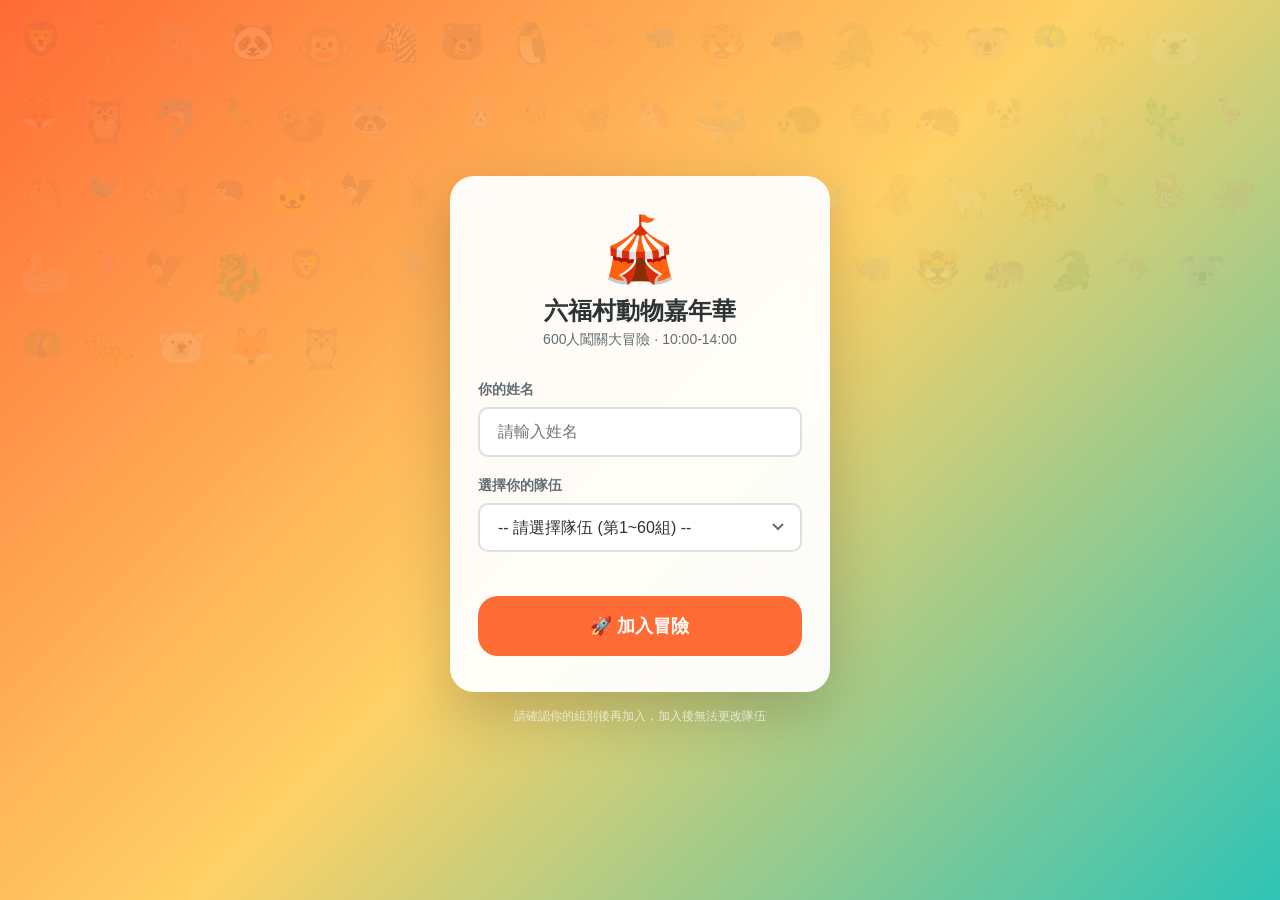
==== index.html @ 464b47fe "六福村動物嘉年華 — 完整 PWA 版本 600人團隊闖關活動系統：10款GPS解鎖小遊戲、冒險任務拍照上傳、 即時排行榜、管理後台廣播，支援 PWA 離線快取與加到主畫面。  Co-Authored" ====
<!DOCTYPE html>
<html lang="zh-TW">
<head>
  <meta charset="UTF-8">
  <meta name="viewport" content="width=device-width, initial-scale=1.0, maximum-scale=1.0, user-scalable=no">
  <meta name="apple-mobile-web-app-capable" content="yes">
  <meta name="apple-mobile-web-app-status-bar-style" content="black-translucent">
  <meta name="theme-color" content="#FF6B35">
  <link rel="manifest" href="manifest.json">
  <link rel="apple-touch-icon" href="assets/icons/icon-192.png">
  <title>六福村動物嘉年華</title>
  <link rel="stylesheet" href="css/common.css">
  <style>
    .login-page {
      min-height: 100vh;
      display: flex;
      flex-direction: column;
      align-items: center;
      justify-content: center;
      padding: 24px;
      background: linear-gradient(135deg, #FF6B35 0%, #FFD166 50%, #2EC4B6 100%);
      position: relative;
      overflow: hidden;
    }
    .login-bg-animals {
      position: absolute;
      top: 0; left: 0; right: 0; bottom: 0;
      font-size: 40px;
      opacity: 0.15;
      pointer-events: none;
      display: flex;
      flex-wrap: wrap;
      align-content: flex-start;
      gap: 20px;
      padding: 20px;
      overflow: hidden;
    }
    .login-card {
      width: 100%;
      max-width: 380px;
      background: rgba(255,255,255,0.95);
      border-radius: 24px;
      padding: 36px 28px;
      box-shadow: 0 20px 60px rgba(0,0,0,0.2);
      position: relative;
      z-index: 1;
      animation: fadeIn 0.6s ease;
    }
    .login-logo {
      text-align: center;
      margin-bottom: 8px;
    }
    .login-logo-icon {
      font-size: 64px;
      display: block;
      margin-bottom: 8px;
    }
    .login-title {
      text-align: center;
      font-size: 24px;
      font-weight: 900;
      color: var(--text);
      margin-bottom: 4px;
    }
    .login-subtitle {
      text-align: center;
      font-size: 14px;
      color: var(--text-light);
      margin-bottom: 32px;
    }
    .team-option {
      display: flex;
      align-items: center;
      gap: 8px;
    }
    .team-preview {
      margin-top: 12px;
      padding: 16px;
      background: linear-gradient(135deg, var(--primary), var(--accent));
      border-radius: var(--radius);
      color: white;
      text-align: center;
      display: none;
    }
    .team-preview.show { display: block; animation: fadeIn 0.3s ease; }
    .team-preview-emoji { font-size: 48px; }
    .team-preview-name { font-size: 20px; font-weight: 700; margin-top: 4px; }
    .team-preview-number { font-size: 13px; opacity: 0.8; }
    .login-footer {
      text-align: center;
      margin-top: 16px;
      font-size: 12px;
      color: rgba(255,255,255,0.7);
      position: relative;
      z-index: 1;
    }
  </style>
</head>
<body>

<div class="login-page">
  <div class="login-bg-animals" id="bgAnimals"></div>

  <div class="login-card">
    <div class="login-logo">
      <span class="login-logo-icon">🎪</span>
    </div>
    <h1 class="login-title">六福村動物嘉年華</h1>
    <p class="login-subtitle">600人闖關大冒險 · 10:00-14:00</p>

    <form id="loginForm" onsubmit="return handleLogin(event)">
      <div class="form-group">
        <label class="form-label">你的姓名</label>
        <input type="text" class="input" id="playerName" placeholder="請輸入姓名" required maxlength="20" autocomplete="off">
      </div>

      <div class="form-group">
        <label class="form-label">選擇你的隊伍</label>
        <select class="select" id="teamSelect" required onchange="showTeamPreview()">
          <option value="">-- 請選擇隊伍 (第1~60組) --</option>
        </select>
      </div>

      <div class="team-preview" id="teamPreview">
        <div class="team-preview-emoji" id="previewEmoji"></div>
        <div class="team-preview-name" id="previewName"></div>
        <div class="team-preview-number" id="previewNumber"></div>
      </div>

      <button type="submit" class="btn btn-primary btn-block btn-lg" id="loginBtn" style="margin-top: 24px;">
        🚀 加入冒險
      </button>
    </form>
  </div>

  <p class="login-footer">請確認你的組別後再加入，加入後無法更改隊伍</p>
</div>

<script src="js/config.js"></script>
<script src="js/api.js"></script>
<script src="js/auth.js"></script>
<script src="js/audio.js"></script>
<script>
  // 如果已登入，直接跳轉
  if (Auth.isLoggedIn()) {
    window.location.href = 'map.html';
  }

  // 填充隊伍下拉選單
  const select = document.getElementById('teamSelect');
  CONFIG.TEAMS.forEach(team => {
    const opt = document.createElement('option');
    opt.value = team.id;
    opt.textContent = `第${team.id}組 ${team.emoji} ${team.name}`;
    select.appendChild(opt);
  });

  // 背景動物裝飾
  const animals = CONFIG.TEAMS.map(t => t.emoji);
  const bgEl = document.getElementById('bgAnimals');
  for (let i = 0; i < 80; i++) {
    const span = document.createElement('span');
    span.textContent = animals[i % animals.length];
    span.style.opacity = 0.3 + Math.random() * 0.4;
    span.style.fontSize = (24 + Math.random() * 24) + 'px';
    bgEl.appendChild(span);
  }

  // 顯示隊伍預覽
  function showTeamPreview() {
    const teamId = parseInt(select.value);
    const preview = document.getElementById('teamPreview');
    if (!teamId) {
      preview.classList.remove('show');
      return;
    }
    const team = getTeamById(teamId);
    document.getElementById('previewEmoji').textContent = team.emoji;
    document.getElementById('previewName').textContent = team.name;
    document.getElementById('previewNumber').textContent = `第 ${team.id} 組 · 每組10人`;
    preview.classList.add('show');
    AudioEngine.init();
    AudioEngine.tapButton();
  }

  // 登入處理
  async function handleLogin(e) {
    e.preventDefault();
    const name = document.getElementById('playerName').value.trim();
    const teamId = document.getElementById('teamSelect').value;

    if (!name) { alert('請輸入姓名'); return false; }
    if (!teamId) { alert('請選擇隊伍'); return false; }

    const btn = document.getElementById('loginBtn');
    btn.disabled = true;
    btn.textContent = '加入中...';

    try {
      AudioEngine.init();
      AudioEngine.unlockGame();
      API.init();
      await Auth.register(name, teamId);
      window.location.href = 'map.html';
    } catch (err) {
      // 即使 API 失敗，本地 session 已建立
      window.location.href = 'map.html';
    }

    return false;
  }
</script>

<script>
  if ('serviceWorker' in navigator) {
    navigator.serviceWorker.register('sw.js');
  }
</script>

</body>
</html>
---- css/common.css ----
/* ============================================================
   六福村動物嘉年華 - 共用樣式
   ============================================================ */

* { margin: 0; padding: 0; box-sizing: border-box; }

:root {
  --primary: #FF6B35;
  --primary-dark: #E55A2B;
  --secondary: #2EC4B6;
  --accent: #FFD166;
  --bg: #FFF8F0;
  --bg-dark: #1a1a2e;
  --text: #2D3436;
  --text-light: #636E72;
  --white: #FFFFFF;
  --shadow: 0 4px 15px rgba(0,0,0,0.1);
  --shadow-lg: 0 8px 30px rgba(0,0,0,0.15);
  --radius: 16px;
  --radius-sm: 10px;
  --safe-bottom: env(safe-area-inset-bottom, 0px);
}

html, body {
  font-family: -apple-system, BlinkMacSystemFont, 'Segoe UI', 'Noto Sans TC', sans-serif;
  background: var(--bg);
  color: var(--text);
  min-height: 100vh;
  overflow-x: hidden;
  -webkit-text-size-adjust: 100%;
  -webkit-tap-highlight-color: transparent;
}

/* === 按鈕 === */
.btn {
  display: inline-flex;
  align-items: center;
  justify-content: center;
  gap: 8px;
  padding: 14px 28px;
  border: none;
  border-radius: var(--radius);
  font-size: 16px;
  font-weight: 700;
  cursor: pointer;
  transition: all 0.2s;
  -webkit-user-select: none;
  user-select: none;
  touch-action: manipulation;
}
.btn:active { transform: scale(0.96); }
.btn-primary { background: var(--primary); color: var(--white); }
.btn-primary:active { background: var(--primary-dark); }
.btn-secondary { background: var(--secondary); color: var(--white); }
.btn-accent { background: var(--accent); color: var(--text); }
.btn-outline { background: transparent; border: 2px solid var(--primary); color: var(--primary); }
.btn-block { width: 100%; }
.btn-lg { padding: 18px 32px; font-size: 18px; border-radius: 20px; }
.btn-sm { padding: 8px 16px; font-size: 14px; border-radius: 8px; }
.btn:disabled { opacity: 0.5; pointer-events: none; }

/* === 輸入框 === */
.input, .select {
  width: 100%;
  padding: 14px 18px;
  border: 2px solid #E0E0E0;
  border-radius: var(--radius-sm);
  font-size: 16px;
  background: var(--white);
  color: var(--text);
  transition: border-color 0.2s;
  -webkit-appearance: none;
}
.input:focus, .select:focus {
  outline: none;
  border-color: var(--primary);
}
.select {
  background-image: url("data:image/svg+xml,%3Csvg xmlns='http://www.w3.org/2000/svg' width='12' height='8'%3E%3Cpath d='M1 1l5 5 5-5' stroke='%23636E72' stroke-width='2' fill='none'/%3E%3C/svg%3E");
  background-repeat: no-repeat;
  background-position: right 16px center;
  padding-right: 40px;
}

/* === 表單群組 === */
.form-group {
  margin-bottom: 20px;
}
.form-label {
  display: block;
  font-size: 14px;
  font-weight: 600;
  color: var(--text-light);
  margin-bottom: 8px;
}

/* === 卡片 === */
.card {
  background: var(--white);
  border-radius: var(--radius);
  padding: 20px;
  box-shadow: var(--shadow);
}

/* === 通知欄 === */
#notification-bar {
  position: fixed;
  top: -80px;
  left: 50%;
  transform: translateX(-50%);
  width: calc(100% - 32px);
  max-width: 400px;
  background: var(--bg-dark);
  color: var(--white);
  border-radius: var(--radius);
  padding: 14px 18px;
  z-index: 9999;
  transition: top 0.4s cubic-bezier(0.68, -0.55, 0.27, 1.55);
  box-shadow: var(--shadow-lg);
}
#notification-bar.show { top: 16px; }
.notification-content {
  display: flex;
  align-items: center;
  gap: 10px;
  cursor: pointer;
}
.notification-icon { font-size: 20px; }
.notification-text { flex: 1; font-size: 14px; line-height: 1.4; }
.notification-time { font-size: 12px; color: #999; }

/* === 訊息面板 === */
#message-panel {
  position: fixed;
  top: 0; left: 0; right: 0; bottom: 0;
  background: var(--bg);
  z-index: 9998;
  transform: translateY(100%);
  transition: transform 0.3s ease;
  overflow-y: auto;
  padding: 60px 16px 100px;
}
#message-panel.show { transform: translateY(0); }
.msg-item {
  background: var(--white);
  border-radius: var(--radius-sm);
  padding: 14px;
  margin-bottom: 12px;
  box-shadow: 0 2px 8px rgba(0,0,0,0.06);
}
.msg-header { display: flex; justify-content: space-between; margin-bottom: 8px; }
.msg-icon { font-size: 18px; }
.msg-time { font-size: 12px; color: var(--text-light); }
.msg-body p { font-size: 15px; line-height: 1.5; }
.msg-image { width: 100%; border-radius: 8px; margin-top: 8px; }
.msg-empty { text-align: center; padding: 40px; color: var(--text-light); }

/* === 頂部導航列 === */
.top-bar {
  position: fixed;
  top: 0; left: 0; right: 0;
  height: 56px;
  background: var(--white);
  display: flex;
  align-items: center;
  padding: 0 16px;
  box-shadow: 0 2px 10px rgba(0,0,0,0.08);
  z-index: 100;
}
.top-bar-title {
  flex: 1;
  font-size: 17px;
  font-weight: 700;
  text-align: center;
}
.top-bar-back, .top-bar-action {
  width: 40px; height: 40px;
  display: flex; align-items: center; justify-content: center;
  font-size: 20px; cursor: pointer;
  border: none; background: none;
}

/* === 底部 Tab Bar === */
.tab-bar {
  position: fixed;
  bottom: 0; left: 0; right: 0;
  height: calc(60px + var(--safe-bottom));
  padding-bottom: var(--safe-bottom);
  background: var(--white);
  display: flex;
  box-shadow: 0 -2px 10px rgba(0,0,0,0.08);
  z-index: 100;
}
.tab-item {
  flex: 1;
  display: flex;
  flex-direction: column;
  align-items: center;
  justify-content: center;
  gap: 2px;
  font-size: 10px;
  color: var(--text-light);
  cursor: pointer;
  transition: color 0.2s;
  border: none;
  background: none;
  -webkit-user-select: none;
}
.tab-item.active { color: var(--primary); }
.tab-icon { font-size: 22px; }
.tab-badge {
  position: absolute;
  top: 4px;
  right: calc(50% - 18px);
  background: #FF3B30;
  color: white;
  font-size: 10px;
  width: 16px; height: 16px;
  border-radius: 50%;
  display: flex; align-items: center; justify-content: center;
}

/* === 頁面容器 === */
.page-container {
  padding: 72px 16px calc(76px + var(--safe-bottom));
  min-height: 100vh;
}

/* === Loading === */
.loading-overlay {
  position: fixed;
  top: 0; left: 0; right: 0; bottom: 0;
  background: rgba(255,255,255,0.9);
  display: flex;
  flex-direction: column;
  align-items: center;
  justify-content: center;
  z-index: 10000;
}
.spinner {
  width: 40px; height: 40px;
  border: 4px solid #eee;
  border-top-color: var(--primary);
  border-radius: 50%;
  animation: spin 0.8s linear infinite;
}
@keyframes spin { to { transform: rotate(360deg); } }

/* === 動畫 === */
@keyframes fadeIn {
  from { opacity: 0; transform: translateY(10px); }
  to { opacity: 1; transform: translateY(0); }
}
@keyframes slideUp {
  from { transform: translateY(100%); }
  to { transform: translateY(0); }
}
@keyframes pulse {
  0%, 100% { transform: scale(1); opacity: 1; }
  50% { transform: scale(1.2); opacity: 0.7; }
}
.fade-in { animation: fadeIn 0.4s ease; }
.pulse { animation: pulse 2s infinite; }

/* === 排行榜 === */
.rank-item {
  display: flex;
  align-items: center;
  padding: 12px 16px;
  border-bottom: 1px solid #f0f0f0;
  transition: all 0.3s;
}
.rank-number {
  width: 32px;
  font-size: 16px;
  font-weight: 700;
  color: var(--text-light);
}
.rank-number.top1 { color: #FFD700; font-size: 20px; }
.rank-number.top2 { color: #C0C0C0; font-size: 18px; }
.rank-number.top3 { color: #CD7F32; font-size: 18px; }
.rank-emoji { font-size: 28px; margin-right: 12px; }
.rank-name { flex: 1; font-size: 15px; font-weight: 600; }
.rank-score { font-size: 16px; font-weight: 700; color: var(--primary); }
.rank-bar {
  height: 4px;
  background: linear-gradient(90deg, var(--primary), var(--accent));
  border-radius: 2px;
  margin-top: 4px;
  transition: width 0.6s ease;
}

/* === 遊戲相關 === */
.game-canvas-container {
  position: relative;
  width: 100%;
  aspect-ratio: 9/16;
  max-height: calc(100vh - 140px);
  background: #000;
  border-radius: var(--radius);
  overflow: hidden;
  touch-action: none;
}
.game-canvas-container canvas {
  width: 100%;
  height: 100%;
  display: block;
}
.game-hud {
  position: absolute;
  top: 0; left: 0; right: 0;
  padding: 12px 16px;
  display: flex;
  justify-content: space-between;
  color: white;
  font-weight: 700;
  font-size: 18px;
  text-shadow: 0 1px 3px rgba(0,0,0,0.5);
  z-index: 10;
  pointer-events: none;
}
.game-score-display { font-size: 24px; }
.game-timer { font-size: 20px; }
.game-combo {
  position: absolute;
  top: 50%;
  left: 50%;
  transform: translate(-50%, -50%);
  font-size: 36px;
  font-weight: 900;
  color: var(--accent);
  text-shadow: 0 2px 8px rgba(0,0,0,0.3);
  pointer-events: none;
  animation: comboPopup 0.5s ease-out;
}
@keyframes comboPopup {
  0% { transform: translate(-50%, -50%) scale(0.5); opacity: 0; }
  50% { transform: translate(-50%, -50%) scale(1.2); opacity: 1; }
  100% { transform: translate(-50%, -50%) scale(1); opacity: 1; }
}

/* === 遊戲結果畫面 === */
.game-result-overlay {
  position: absolute;
  top: 0; left: 0; right: 0; bottom: 0;
  background: rgba(0,0,0,0.85);
  display: flex;
  flex-direction: column;
  align-items: center;
  justify-content: center;
  z-index: 20;
  animation: fadeIn 0.3s ease;
}
.game-result-score {
  font-size: 56px;
  font-weight: 900;
  color: var(--accent);
  text-shadow: 0 4px 20px rgba(255,209,102,0.5);
}
.game-result-label {
  font-size: 16px;
  color: #ccc;
  margin-bottom: 8px;
}
.game-result-rank {
  font-size: 20px;
  color: var(--white);
  margin: 16px 0 24px;
}

/* === 地圖 === */
.map-container {
  position: fixed;
  top: 56px;
  left: 0; right: 0;
  bottom: calc(60px + var(--safe-bottom));
  overflow: hidden;
  background: #e8f5e9;
}
.map-viewport {
  position: absolute;
  width: 100%;
  height: 100%;
  overflow: auto;
  -webkit-overflow-scrolling: touch;
}
.map-canvas {
  position: relative;
  transform-origin: 0 0;
}
.map-pin {
  position: absolute;
  transform: translate(-50%, -100%);
  cursor: pointer;
  transition: transform 0.2s;
  z-index: 10;
}
.map-pin:active { transform: translate(-50%, -100%) scale(1.2); }
.map-pin-icon { font-size: 32px; filter: drop-shadow(0 2px 4px rgba(0,0,0,0.3)); }
.map-pin-label {
  position: absolute;
  bottom: -18px;
  left: 50%;
  transform: translateX(-50%);
  font-size: 10px;
  font-weight: 700;
  white-space: nowrap;
  background: rgba(255,255,255,0.9);
  padding: 2px 6px;
  border-radius: 4px;
}
.player-dot {
  position: absolute;
  width: 16px; height: 16px;
  background: #2196F3;
  border: 3px solid white;
  border-radius: 50%;
  transform: translate(-50%, -50%);
  z-index: 20;
  box-shadow: 0 0 10px rgba(33,150,243,0.5);
  animation: pulse 2s infinite;
}
.player-dot-range {
  position: absolute;
  border: 2px solid rgba(33,150,243,0.3);
  background: rgba(33,150,243,0.1);
  border-radius: 50%;
  transform: translate(-50%, -50%);
  z-index: 19;
}

/* === 照片 === */
.photo-preview {
  position: relative;
  width: 100%;
  aspect-ratio: 1;
  border-radius: var(--radius);
  overflow: hidden;
  background: #f0f0f0;
}
.photo-preview canvas {
  width: 100%;
  height: 100%;
  object-fit: cover;
}
.photo-frame-selector {
  display: flex;
  gap: 12px;
  overflow-x: auto;
  padding: 12px 0;
  -webkit-overflow-scrolling: touch;
}
.photo-frame-option {
  width: 60px; height: 60px;
  border-radius: 8px;
  border: 2px solid transparent;
  cursor: pointer;
  flex-shrink: 0;
}
.photo-frame-option.active { border-color: var(--primary); }
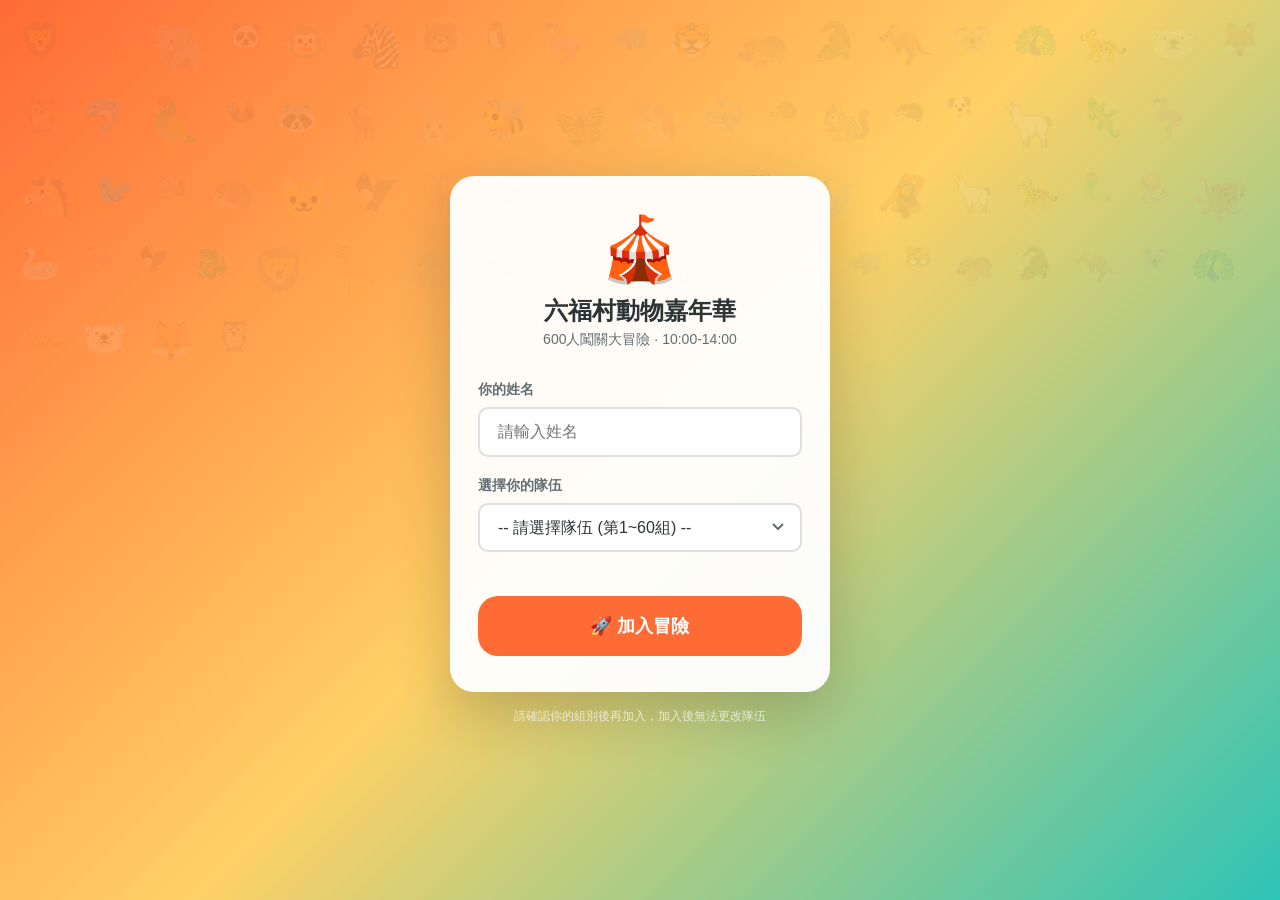
==== commit 249e391e: "新增聊天系統、組員定位、任務清單、彈幕、全螢幕提示 - 團隊聊天 + 世界聊天，世界頻道訊息在遊戲畫面以跑馬燈彈幕顯示 - 地圖上顯示同組成員即時定位（紫色圓點+名稱） - 任務清單 Tab：已完成/" ====
--- a/index.html
+++ b/index.html
@@ -215,6 +215,59 @@
   if ('serviceWorker' in navigator) {
     navigator.serviceWorker.register('sw.js');
   }
+
+  // 加到主畫面提示
+  let deferredPrompt;
+  window.addEventListener('beforeinstallprompt', (e) => {
+    e.preventDefault();
+    deferredPrompt = e;
+    showInstallBanner();
+  });
+
+  function showInstallBanner() {
+    if (window.navigator.standalone || window.matchMedia('(display-mode: standalone)').matches) return;
+    const banner = document.createElement('div');
+    banner.style.cssText = 'position:fixed;bottom:0;left:0;right:0;background:white;padding:16px 20px;box-shadow:0 -4px 20px rgba(0,0,0,0.15);z-index:999;display:flex;align-items:center;gap:12px;border-radius:16px 16px 0 0;';
+    banner.innerHTML = `
+      <div style="font-size:32px">📲</div>
+      <div style="flex:1">
+        <div style="font-weight:700;font-size:14px">加到主畫面</div>
+        <div style="font-size:12px;color:#666">像 App 一樣快速開啟</div>
+      </div>
+      <button onclick="installApp()" style="background:var(--primary);color:white;border:none;border-radius:10px;padding:10px 18px;font-weight:700;font-size:13px;cursor:pointer">安裝</button>
+      <button onclick="this.parentElement.remove()" style="background:none;border:none;font-size:18px;cursor:pointer;color:#999">✕</button>
+    `;
+    document.body.appendChild(banner);
+  }
+
+  async function installApp() {
+    if (!deferredPrompt) return;
+    deferredPrompt.prompt();
+    await deferredPrompt.userChoice;
+    deferredPrompt = null;
+    document.querySelector('[onclick="installApp()"]')?.parentElement?.remove();
+  }
+
+  // iOS Safari 提示
+  if (/iPhone|iPad/.test(navigator.userAgent) && !window.navigator.standalone) {
+    setTimeout(() => {
+      if (!document.querySelector('[onclick="installApp()"]')) {
+        showIOSInstallTip();
+      }
+    }, 3000);
+  }
+
+  function showIOSInstallTip() {
+    const tip = document.createElement('div');
+    tip.style.cssText = 'position:fixed;bottom:0;left:0;right:0;background:white;padding:16px 20px;box-shadow:0 -4px 20px rgba(0,0,0,0.15);z-index:999;border-radius:16px 16px 0 0;text-align:center;';
+    tip.innerHTML = `
+      <div style="font-weight:700;margin-bottom:8px">📲 加到主畫面</div>
+      <div style="font-size:13px;color:#666;margin-bottom:4px">點擊 Safari 下方 <strong style="font-size:18px">⬆</strong> 分享按鈕</div>
+      <div style="font-size:13px;color:#666">選擇「<strong>加入主畫面</strong>」即可像 App 使用</div>
+      <button onclick="this.parentElement.remove()" style="margin-top:12px;background:none;border:1px solid #ddd;border-radius:8px;padding:8px 20px;cursor:pointer;font-size:13px">知道了</button>
+    `;
+    document.body.appendChild(tip);
+  }
 </script>
 
 </body>
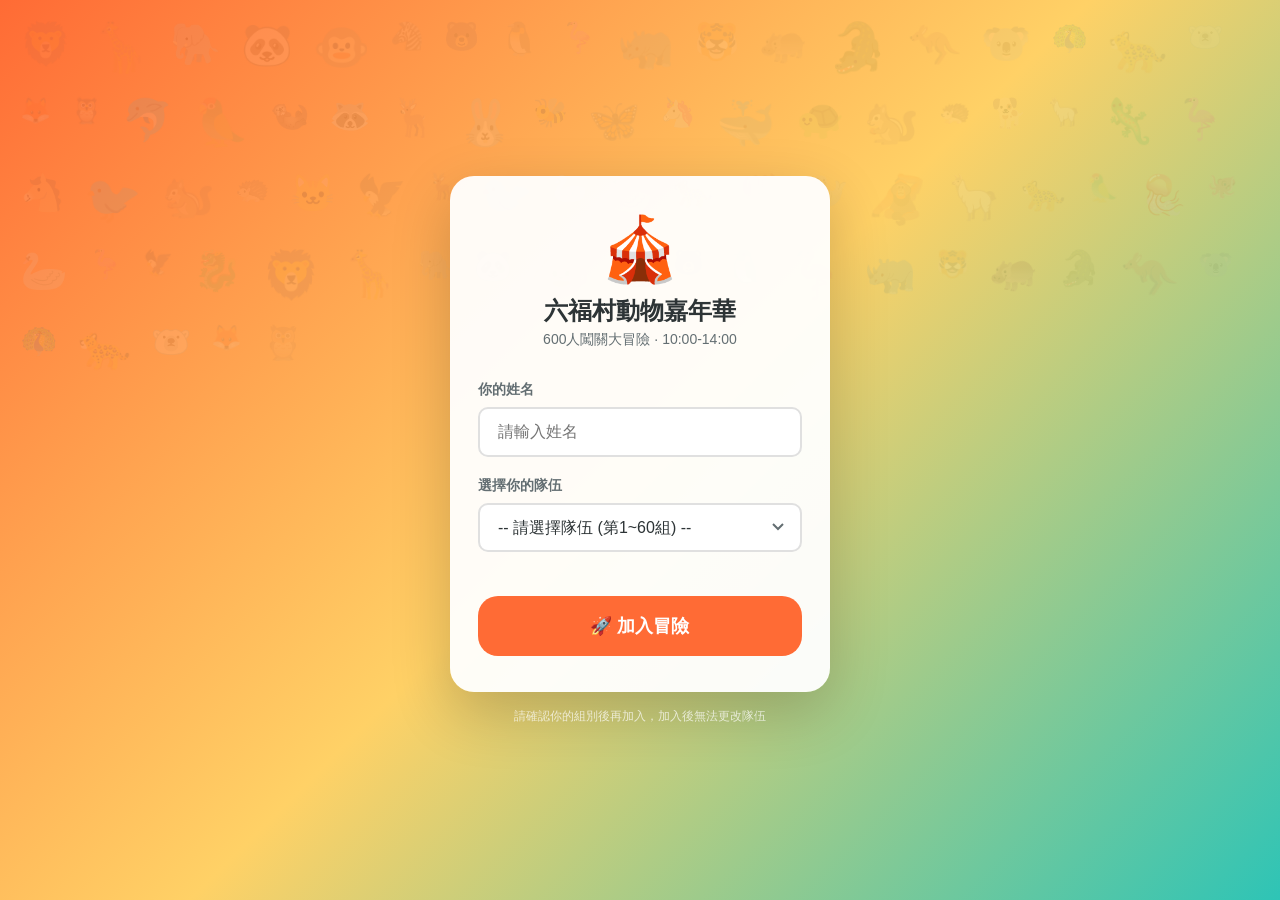
==== commit 436e2d7c: "改善 iOS 加入主畫面引導：偵測 in-app browser 提示用 Safari 開啟，Safari 中顯示三步驟視覺引導 Co-Authored-By: Claude Opus 4.6 <no" ====
--- a/index.html
+++ b/index.html
@@ -94,6 +94,10 @@
       position: relative;
       z-index: 1;
     }
+    @keyframes bounce {
+      0%, 100% { transform: translateY(0); }
+      50% { transform: translateY(8px); }
+    }
   </style>
 </head>
 <body>
@@ -248,24 +252,97 @@
     document.querySelector('[onclick="installApp()"]')?.parentElement?.remove();
   }
 
-  // iOS Safari 提示
-  if (/iPhone|iPad/.test(navigator.userAgent) && !window.navigator.standalone) {
+  // iOS 偵測
+  const isIOS = /iPhone|iPad|iPod/.test(navigator.userAgent);
+  const isStandalone = window.navigator.standalone || window.matchMedia('(display-mode: standalone)').matches;
+  // 偵測 in-app browser（LINE, Facebook, Instagram, WeChat 等）
+  const isInAppBrowser = /Line\/|FBAV\/|FBAN\/|Instagram|MicroMessenger|Twitter/i.test(navigator.userAgent);
+
+  if (isIOS && !isStandalone) {
     setTimeout(() => {
-      if (!document.querySelector('[onclick="installApp()"]')) {
+      if (isInAppBrowser) {
+        showOpenInSafariTip();
+      } else {
         showIOSInstallTip();
       }
-    }, 3000);
-  }
-
+    }, 1500);
+  }
+
+  // 在 LINE/FB 等 in-app browser 中，提示用戶用 Safari 開啟
+  function showOpenInSafariTip() {
+    const tip = document.createElement('div');
+    tip.id = 'ios-tip';
+    tip.style.cssText = 'position:fixed;bottom:0;left:0;right:0;background:white;padding:20px 20px 28px;box-shadow:0 -4px 20px rgba(0,0,0,0.2);z-index:9999;border-radius:20px 20px 0 0;text-align:center;';
+    tip.innerHTML = `
+      <div style="font-size:36px;margin-bottom:8px">🌐</div>
+      <div style="font-weight:800;font-size:16px;margin-bottom:12px">請用 Safari 開啟</div>
+      <div style="font-size:13px;color:#666;line-height:1.8;margin-bottom:16px">
+        目前在應用程式內瀏覽器中，無法加入主畫面。<br>
+        請點擊右下角 <strong>「⋯」</strong> 或 <strong>「用瀏覽器開啟」</strong><br>
+        使用 <strong>Safari</strong> 開啟本頁面
+      </div>
+      <div style="background:#f5f5f5;border-radius:12px;padding:12px 16px;font-size:12px;color:#888;margin-bottom:16px;text-align:left;">
+        <div style="margin-bottom:6px"><strong>LINE：</strong>點右下角「⋯」→「在瀏覽器中開啟」</div>
+        <div style="margin-bottom:6px"><strong>Facebook：</strong>點右下角「⋯」→「用 Safari 開啟」</div>
+        <div><strong>Instagram：</strong>點右上角「⋯」→「在瀏覽器中開啟」</div>
+      </div>
+      <button onclick="copyURLToClipboard()" style="width:100%;background:var(--primary);color:white;border:none;border-radius:12px;padding:12px;font-weight:700;font-size:14px;cursor:pointer;margin-bottom:8px">📋 複製網址，自行用 Safari 貼上開啟</button>
+      <button onclick="this.parentElement.remove()" style="background:none;border:none;color:#999;font-size:13px;cursor:pointer;padding:8px">暫時不要</button>
+    `;
+    document.body.appendChild(tip);
+  }
+
+  function copyURLToClipboard() {
+    const url = window.location.href;
+    if (navigator.clipboard) {
+      navigator.clipboard.writeText(url).then(() => {
+        const btn = document.querySelector('#ios-tip button');
+        if (btn) { btn.textContent = '✅ 已複製！請開啟 Safari 貼上網址'; btn.style.background = '#2EC4B6'; }
+      });
+    } else {
+      const ta = document.createElement('textarea');
+      ta.value = url;
+      ta.style.cssText = 'position:fixed;left:-9999px';
+      document.body.appendChild(ta);
+      ta.select();
+      document.execCommand('copy');
+      ta.remove();
+      const btn = document.querySelector('#ios-tip button');
+      if (btn) { btn.textContent = '✅ 已複製！請開啟 Safari 貼上網址'; btn.style.background = '#2EC4B6'; }
+    }
+  }
+
+  // Safari 中顯示加入主畫面的步驟引導
   function showIOSInstallTip() {
     const tip = document.createElement('div');
-    tip.style.cssText = 'position:fixed;bottom:0;left:0;right:0;background:white;padding:16px 20px;box-shadow:0 -4px 20px rgba(0,0,0,0.15);z-index:999;border-radius:16px 16px 0 0;text-align:center;';
+    tip.id = 'ios-tip';
+    tip.style.cssText = 'position:fixed;bottom:0;left:0;right:0;background:white;padding:20px 20px 28px;box-shadow:0 -4px 20px rgba(0,0,0,0.2);z-index:9999;border-radius:20px 20px 0 0;text-align:center;';
     tip.innerHTML = `
-      <div style="font-weight:700;margin-bottom:8px">📲 加到主畫面</div>
-      <div style="font-size:13px;color:#666;margin-bottom:4px">點擊 Safari 下方 <strong style="font-size:18px">⬆</strong> 分享按鈕</div>
-      <div style="font-size:13px;color:#666">選擇「<strong>加入主畫面</strong>」即可像 App 使用</div>
-      <button onclick="this.parentElement.remove()" style="margin-top:12px;background:none;border:1px solid #ddd;border-radius:8px;padding:8px 20px;cursor:pointer;font-size:13px">知道了</button>
+      <div style="font-size:36px;margin-bottom:8px">📲</div>
+      <div style="font-weight:800;font-size:16px;margin-bottom:16px">加到主畫面，像 App 一樣開啟</div>
+      <div style="display:flex;gap:12px;margin-bottom:16px;text-align:center;">
+        <div style="flex:1;background:#f5f5f5;border-radius:12px;padding:12px 8px;">
+          <div style="font-size:28px;margin-bottom:4px">⬆️</div>
+          <div style="font-size:12px;font-weight:600;">步驟 1</div>
+          <div style="font-size:11px;color:#666;margin-top:2px">點擊底部<br>分享按鈕</div>
+        </div>
+        <div style="flex:1;background:#f5f5f5;border-radius:12px;padding:12px 8px;">
+          <div style="font-size:28px;margin-bottom:4px">➕</div>
+          <div style="font-size:12px;font-weight:600;">步驟 2</div>
+          <div style="font-size:11px;color:#666;margin-top:2px">選擇「加入<br>主畫面」</div>
+        </div>
+        <div style="flex:1;background:#f5f5f5;border-radius:12px;padding:12px 8px;">
+          <div style="font-size:28px;margin-bottom:4px">✅</div>
+          <div style="font-size:12px;font-weight:600;">步驟 3</div>
+          <div style="font-size:11px;color:#666;margin-top:2px">點「新增」<br>完成安裝</div>
+        </div>
+      </div>
+      <div style="font-size:28px;animation:bounce 1s infinite">⬇️</div>
+      <div style="font-size:11px;color:#999;margin-top:4px">Safari 分享按鈕在螢幕最下方</div>
+      <button onclick="this.parentElement.remove();localStorage.setItem('ios-tip-dismissed','1')" style="margin-top:12px;background:none;border:1px solid #ddd;border-radius:10px;padding:10px 24px;cursor:pointer;font-size:13px;color:#666">知道了</button>
     `;
+    // 已經關閉過就不再顯示
+    if (localStorage.getItem('ios-tip-dismissed')) return;
     document.body.appendChild(tip);
   }
 </script>
--- a/css/common.css
+++ b/css/common.css
@@ -138,7 +138,7 @@
   transform: translateY(100%);
   transition: transform 0.3s ease;
   overflow-y: auto;
-  padding: 60px 16px 100px;
+  padding: 0;
 }
 #message-panel.show { transform: translateY(0); }
 .msg-item {
